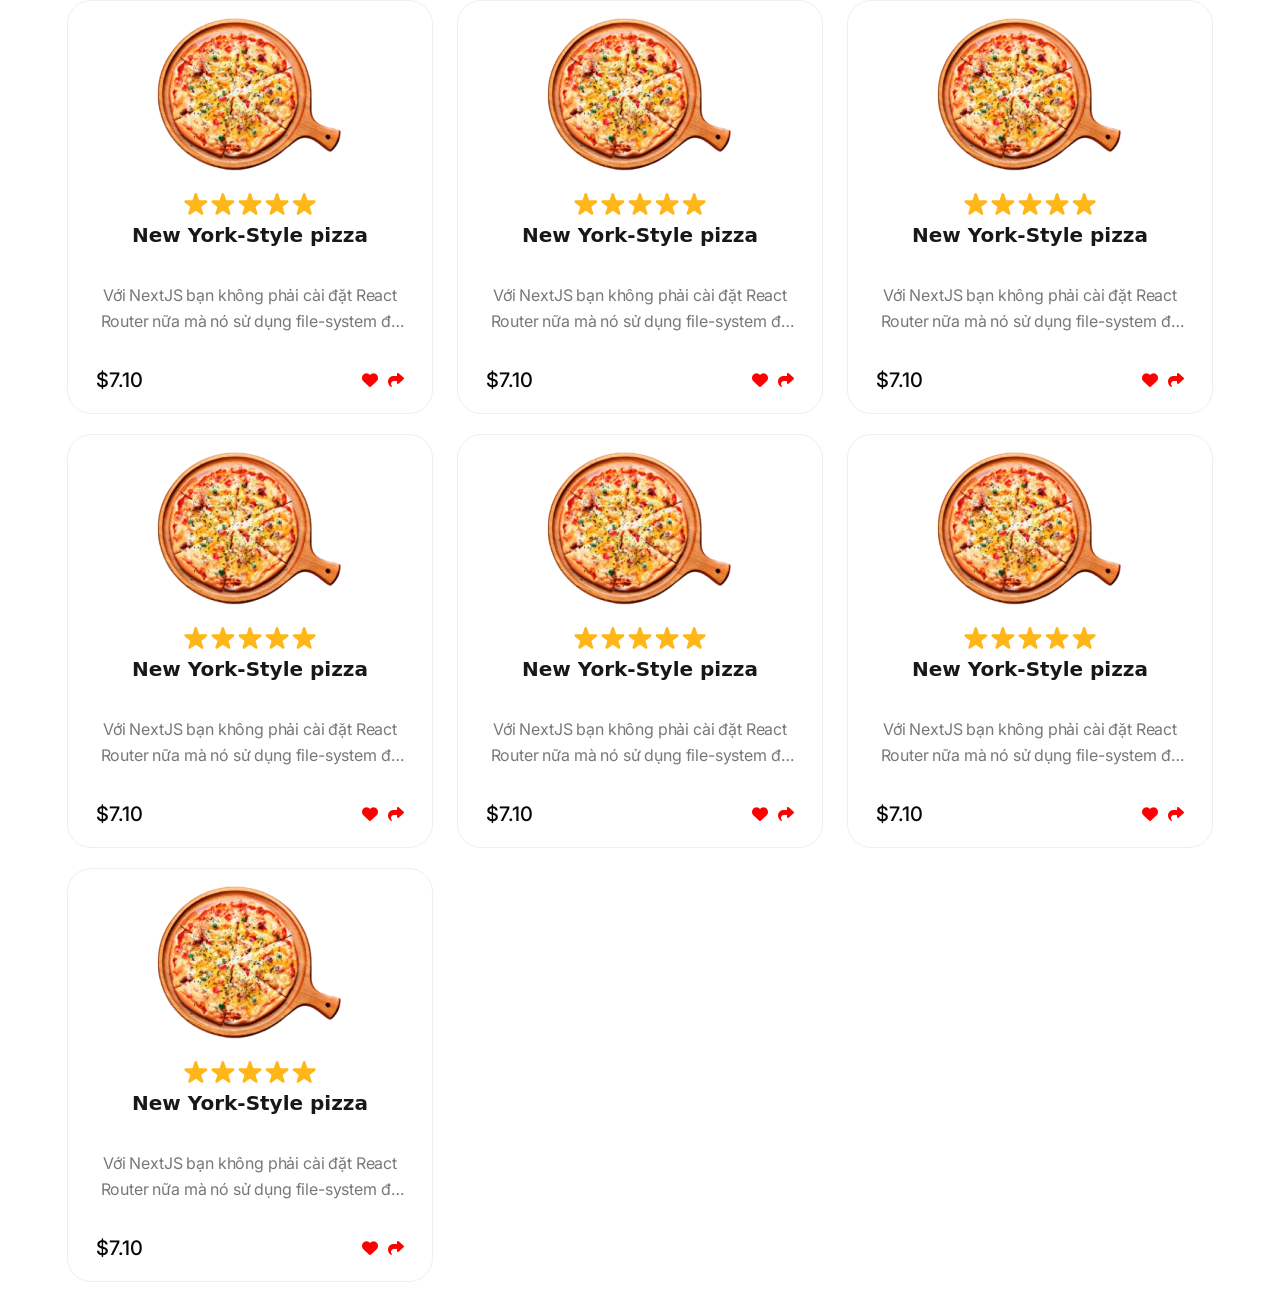
==== bootstrap/index.html @ 503b7d73 "bootstrap layout" ====
<!DOCTYPE html>
<html lang="en">

<head>
  <meta charset="UTF-8">
  <meta name="viewport" content="width=device-width, initial-scale=1.0">
  <!-- <link rel="stylesheet" href="./styles/bootstrap.css">
  <link rel="stylesheet" href="./styles/custom.css"> -->

  <!-- BOOTSTRAP -->
  <link href="https://cdn.jsdelivr.net/npm/bootstrap@5.3.2/dist/css/bootstrap.min.css" rel="stylesheet"
    integrity="sha384-T3c6CoIi6uLrA9TneNEoa7RxnatzjcDSCmG1MXxSR1GAsXEV/Dwwykc2MPK8M2HN" crossorigin="anonymous">
  <script src="https://cdn.jsdelivr.net/npm/bootstrap@5.3.2/dist/js/bootstrap.bundle.min.js"
    integrity="sha384-C6RzsynM9kWDrMNeT87bh95OGNyZPhcTNXj1NW7RuBCsyN/o0jlpcV8Qyq46cDfL"
    crossorigin="anonymous"></script>

  <!-- GOOGLE FONT -->
  <link rel="preconnect" href="https://fonts.googleapis.com">
  <link rel="preconnect" href="https://fonts.gstatic.com" crossorigin>
  <link href="https://fonts.googleapis.com/css2?family=Inter:wght@400;500;600&family=Seaweed+Script&display=swap"
    rel="stylesheet">

  <!-- FONT AWESOME -->
  <link rel="stylesheet" href="https://cdnjs.cloudflare.com/ajax/libs/font-awesome/6.4.2/css/all.min.css">

  <!-- CSS LOCAL -->
  <link rel="stylesheet" href="./assets/styles/food.css">

  <title>Food Website</title>
</head>

<body>
  <div class="container text-center">
    <div class="row food">
      <div class="col-12 col-sm-6 col-lg-4">
        <div class="card">
          <div class="card__img">
            <img src="./assets/img/pizza.png" alt="food image">
          </div>

          <div class="card__body">
            <div class="card__rating">
              <img src="./assets/icon/five_star.svg" alt="rating star">
            </div>
            <h4 class="card__name">New York-Style pizza</h4>
            <p class="card__description">Với NextJS bạn không phải cài đặt React Router nữa mà nó sử dụng
              file-system để tạo router. Mỗi folder trong app sẽ là các routes
            </p>
          </div>

          <div class="card__footer">
            <span class="card__price">$7.10</span>
            <span class="card__icons">
              <i class="fa-solid fa-heart fa-beat" style="color: #ff0000;"></i>
              <i class="fa-solid fa-share fa-beat" style="color: #ff0000;"></i>
            </span>
          </div>
        </div>
      </div>
      <div class="col-12 col-sm-6 col-lg-4">
        <div class="card">
          <div class="card__img">
            <img src="./assets/img/pizza.png" alt="food image">
          </div>

          <div class="card__body">
            <div class="card__rating">
              <img src="./assets/icon/five_star.svg" alt="rating star">
            </div>
            <h4 class="card__name">New York-Style pizza</h4>
            <p class="card__description">Với NextJS bạn không phải cài đặt React Router nữa mà nó sử dụng
              file-system để tạo router. Mỗi folder trong app sẽ là các routes
            </p>
          </div>

          <div class="card__footer">
            <span class="card__price">$7.10</span>
            <span class="card__icons">
              <i class="fa-solid fa-heart fa-beat" style="color: #ff0000;"></i>
              <i class="fa-solid fa-share fa-beat" style="color: #ff0000;"></i>
            </span>
          </div>
        </div>
      </div>
      <div class="col-12 col-sm-6 col-lg-4">
        <div class="card">
          <div class="card__img">
            <img src="./assets/img/pizza.png" alt="food image">
          </div>

          <div class="card__body">
            <div class="card__rating">
              <img src="./assets/icon/five_star.svg" alt="rating star">
            </div>
            <h4 class="card__name">New York-Style pizza</h4>
            <p class="card__description">Với NextJS bạn không phải cài đặt React Router nữa mà nó sử dụng
              file-system để tạo router. Mỗi folder trong app sẽ là các routes
            </p>
          </div>

          <div class="card__footer">
            <span class="card__price">$7.10</span>
            <span class="card__icons">
              <i class="fa-solid fa-heart fa-beat" style="color: #ff0000;"></i>
              <i class="fa-solid fa-share fa-beat" style="color: #ff0000;"></i>
            </span>
          </div>
        </div>
      </div>
      <div class="col-12 col-sm-6 col-lg-4">
        <div class="card">
          <div class="card__img">
            <img src="./assets/img/pizza.png" alt="food image">
          </div>

          <div class="card__body">
            <div class="card__rating">
              <img src="./assets/icon/five_star.svg" alt="rating star">
            </div>
            <h4 class="card__name">New York-Style pizza</h4>
            <p class="card__description">Với NextJS bạn không phải cài đặt React Router nữa mà nó sử dụng
              file-system để tạo router. Mỗi folder trong app sẽ là các routes
            </p>
          </div>

          <div class="card__footer">
            <span class="card__price">$7.10</span>
            <span class="card__icons">
              <i class="fa-solid fa-heart fa-beat" style="color: #ff0000;"></i>
              <i class="fa-solid fa-share fa-beat" style="color: #ff0000;"></i>
            </span>
          </div>
        </div>
      </div>
      <div class="col-12 col-sm-6 col-lg-4">
        <div class="card">
          <div class="card__img">
            <img src="./assets/img/pizza.png" alt="food image">
          </div>

          <div class="card__body">
            <div class="card__rating">
              <img src="./assets/icon/five_star.svg" alt="rating star">
            </div>
            <h4 class="card__name">New York-Style pizza</h4>
            <p class="card__description">Với NextJS bạn không phải cài đặt React Router nữa mà nó sử dụng
              file-system để tạo router. Mỗi folder trong app sẽ là các routes
            </p>
          </div>

          <div class="card__footer">
            <span class="card__price">$7.10</span>
            <span class="card__icons">
              <i class="fa-solid fa-heart fa-beat" style="color: #ff0000;"></i>
              <i class="fa-solid fa-share fa-beat" style="color: #ff0000;"></i>
            </span>
          </div>
        </div>
      </div>
      <div class="col-12 col-sm-6 col-lg-4">
        <div class="card">
          <div class="card__img">
            <img src="./assets/img/pizza.png" alt="food image">
          </div>

          <div class="card__body">
            <div class="card__rating">
              <img src="./assets/icon/five_star.svg" alt="rating star">
            </div>
            <h4 class="card__name">New York-Style pizza</h4>
            <p class="card__description">Với NextJS bạn không phải cài đặt React Router nữa mà nó sử dụng
              file-system để tạo router. Mỗi folder trong app sẽ là các routes
            </p>
          </div>

          <div class="card__footer">
            <span class="card__price">$7.10</span>
            <span class="card__icons">
              <i class="fa-solid fa-heart fa-beat" style="color: #ff0000;"></i>
              <i class="fa-solid fa-share fa-beat" style="color: #ff0000;"></i>
            </span>
          </div>
        </div>
      </div>
      <div class="col-12 col-sm-6 col-lg-4">
        <div class="card">
          <div class="card__img">
            <img src="./assets/img/pizza.png" alt="food image">
          </div>

          <div class="card__body">
            <div class="card__rating">
              <img src="./assets/icon/five_star.svg" alt="rating star">
            </div>
            <h4 class="card__name">New York-Style pizza</h4>
            <p class="card__description">Với NextJS bạn không phải cài đặt React Router nữa mà nó sử dụng
              file-system để tạo router. Mỗi folder trong app sẽ là các routes
            </p>
          </div>

          <div class="card__footer">
            <span class="card__price">$7.10</span>
            <span class="card__icons">
              <i class="fa-solid fa-heart fa-beat" style="color: #ff0000;"></i>
              <i class="fa-solid fa-share fa-beat" style="color: #ff0000;"></i>
            </span>
          </div>
        </div>
      </div>
    </div>
  </div>
</body>

</html>
---- bootstrap/assets/styles/food.css ----
html {
  font-family: "Inter", sans-serif;
  font-size: 16px;
}

.container {
  max-width: 1170px;
  margin: auto;
}

.title__sub {
  color: #FF4415;
  text-align: center;
  font-family: "Seaweed Script", cursive;
  font-size: 40px;
  font-style: normal;
  font-weight: 400;
  line-height: 125%;
}

.title {
  margin: auto;
  max-width: 590px;
  color: #101010;
  text-align: center;
  text-shadow: 0px 4px 4px rgba(0, 0, 0, 0.25);
  font-size: 3.25rem;
  font-style: normal;
  font-weight: 700;
  line-height: 120%;
  margin-top: 8px;
  margin-bottom: 50px;
}

.margin-top-xl {
  margin-top: 60px;
}

.btn {
  height: 62px;
  border-radius: 16px;
  background: linear-gradient(102deg, #46C266 41.25%, #2FB652 98.64%);
  box-shadow: 0px 10px 20px -10px rgba(58, 186, 90, 0.16);
  display: flex;
  align-items: center;
  justify-content: center;
  gap: 14px;
  border: 0;
}
.btn--center {
  margin: auto;
  margin-top: 60px;
}
.btn--orange {
  background: linear-gradient(102deg, #FF6741 41.25%, #FF4415 98.64%);
}
.btn--yellow {
  background: linear-gradient(102deg, #FFBC2D 41.25%, #FEB618 98.64%);
}
.btn__width--food {
  width: 188px;
}
.btn__width--service {
  width: 171px;
}
.btn__title {
  color: #FFF;
  font-family: Inter;
  font-size: 16px;
  font-style: normal;
  font-weight: 500;
  line-height: normal;
}
.btn__icon {
  width: 38px;
  height: 38px;
  display: flex;
  justify-content: center;
  align-items: center;
  color: #36BA58;
  background-color: white;
  border-radius: 10px;
}

.food .menu {
  display: flex;
  flex-wrap: wrap;
  margin: -20px -15px;
}
.food .card {
  margin-bottom: 20px;
  display: flex;
  flex-direction: column;
  align-items: center;
  padding: 21px 28px;
  padding-top: 0;
  border-radius: 24px;
  border: 1.2px solid #EFEFEF;
  background: #FFF;
  box-sizing: border-box;
}
.food .card__img {
  display: flex;
  justify-content: center;
  align-items: center;
}
.food .card__body {
  width: 100%;
}
.food .card__rating {
  height: 22px;
}
.food .card__rating img {
  height: 100%;
}
.food .card__name {
  margin-top: 10px;
  margin-bottom: 12px;
  color: #181818;
  font-size: 20px;
  font-style: normal;
  font-weight: 600;
  line-height: 120%;
  height: 48px;
  overflow: hidden;
  display: -webkit-box;
  -webkit-line-clamp: 2;
  -webkit-box-orient: vertical;
}
.food .card__description {
  color: #787878;
  font-family: Inter;
  font-size: 16px;
  font-style: normal;
  font-weight: 400;
  line-height: 162.5%;
  letter-spacing: -0.16px;
  height: 52px;
  overflow: hidden;
  display: -webkit-box;
  -webkit-line-clamp: 2;
  -webkit-box-orient: vertical;
}
.food .card__footer {
  display: flex;
  width: 100%;
  align-items: center;
  justify-content: space-between;
  margin-top: 17px;
}
.food .card__price {
  color: #060606;
  font-family: Inter;
  font-size: 20px;
  font-style: normal;
  font-weight: 500;
  line-height: normal;
}
.food .card__icons {
  display: flex;
  gap: 10px;
}
.food .card__icons--like {
  /* width: 32px;
  height: 32px; */
}
.food .card__icons--share {
  /* width: 32px;
  height: 32px; */
}

.service .card {
  width: 100%;
  display: flex;
  flex-direction: column;
  align-items: center;
  padding: 21px 28px;
  padding-top: 0;
  border-radius: 24px;
  border: 1.2px solid #EFEFEF;
  background: #FFF;
  box-sizing: border-box;
}
.service .card__img {
  display: flex;
  justify-content: center;
  align-items: center;
}
.service .card__body {
  width: 100%;
}
.service .card__rating {
  height: 22px;
}
.service .card__rating > img {
  height: 100%;
}
.service .card__name {
  margin-top: 10px;
  margin-bottom: 12px;
  color: #181818;
  font-size: 20px;
  font-style: normal;
  font-weight: 600;
  line-height: 120%;
  height: 48px;
  overflow: hidden;
  display: -webkit-box;
  -webkit-line-clamp: 2;
  -webkit-box-orient: vertical;
}
.service .card__description {
  color: #787878;
  font-family: Inter;
  font-size: 16px;
  font-style: normal;
  font-weight: 400;
  line-height: 162.5%;
  letter-spacing: -0.16px;
  height: 52px;
  overflow: hidden;
  display: -webkit-box;
  -webkit-line-clamp: 2;
  -webkit-box-orient: vertical;
}
.service .card__footer {
  display: flex;
  width: 100%;
  align-items: center;
  justify-content: space-between;
  margin-top: 17px;
}
.service .card__price {
  color: #060606;
  font-family: Inter;
  font-size: 20px;
  font-style: normal;
  font-weight: 500;
  line-height: normal;
}
.service .card__icons {
  display: flex;
  gap: 10px;
}
.service .card__icons--like {
  /* width: 32px;
  height: 32px; */
}
.service .card__icons--share {
  /* width: 32px;
  height: 32px; */
}/*# sourceMappingURL=food.css.map */
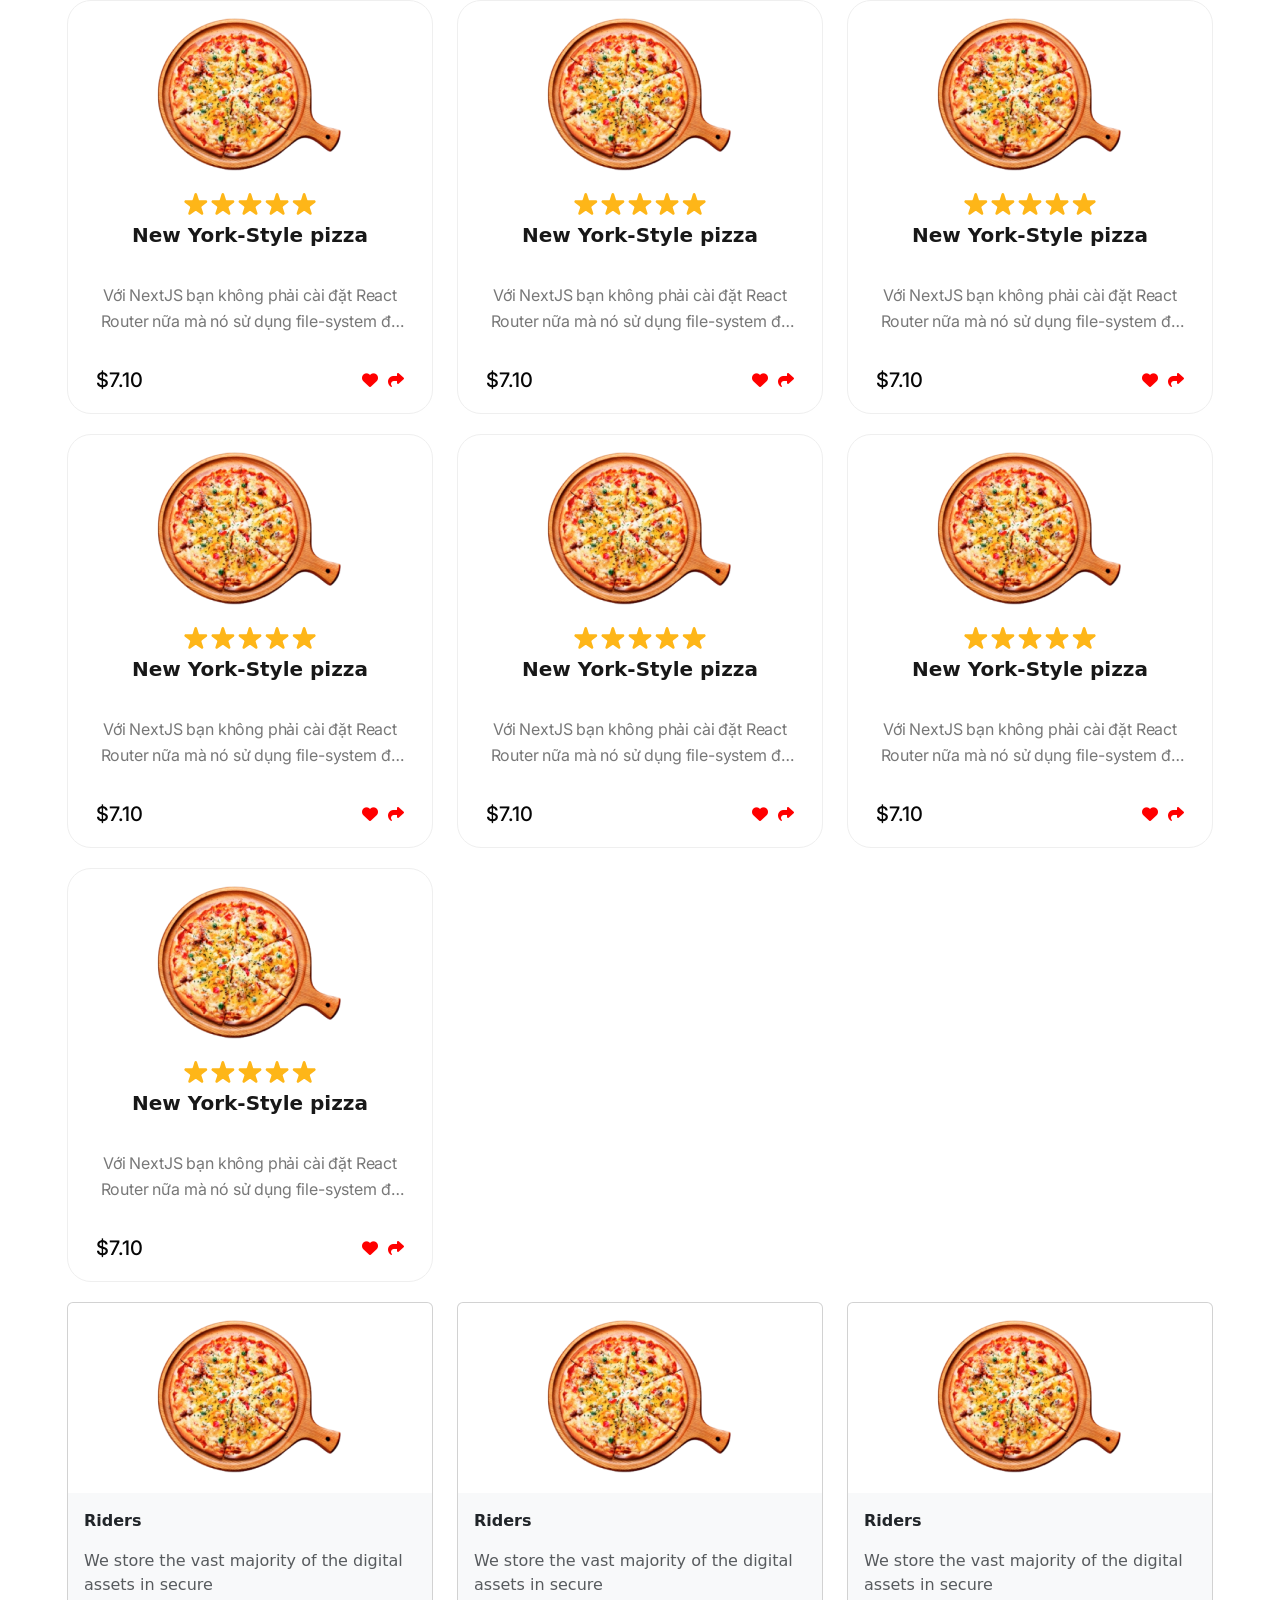
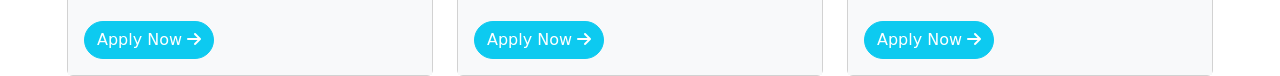
==== commit 0db0c457: "bootstrap layout" ====
--- a/bootstrap/index.html
+++ b/bootstrap/index.html
@@ -25,6 +25,7 @@
 
   <!-- CSS LOCAL -->
   <link rel="stylesheet" href="./assets/styles/food.css">
+  <link rel="stylesheet" href="./styles/custom.css">
 
   <title>Food Website</title>
 </head>
@@ -209,6 +210,63 @@
       </div>
     </div>
   </div>
+
+  <div class="container">
+    <div class="row">
+      <div class="col-12 col-lg-4 mb-4 mb-lg-0">
+        <div class="card">
+          <div class="ps-2 pe-2 d-flex align-items-center justify-content-center">
+            <img src="./assets/img/pizza.png" alt="food image">
+          </div>
+
+          <div class="card-body bg-body-tertiary">
+            <div class="card-title fw-bold font-size-lg mb-3">Riders</div>
+            <div class="card-text text-muted mb-4">We store the vast majority of the digital assets in secure</div>
+            <button class="btn btn-info rounded-pill text-white">
+              Apply Now
+              <i class="fa-solid fa-arrow-right"></i>
+            </button>
+          </div>
+
+        </div>
+      </div>
+      <div class="col-12 col-lg-4 mb-4 mb-lg-0">
+        <div class="card">
+          <div class="ps-2 pe-2 d-flex align-items-center justify-content-center">
+            <img src="./assets/img/pizza.png" alt="food image">
+          </div>
+
+          <div class="card-body bg-body-tertiary">
+            <div class="card-title fw-bold font-size-lg mb-3">Riders</div>
+            <div class="card-text text-muted mb-4">We store the vast majority of the digital assets in secure</div>
+            <button class="btn btn-info rounded-pill text-white">
+              Apply Now
+              <i class="fa-solid fa-arrow-right"></i>
+            </button>
+          </div>
+
+        </div>
+      </div>
+      <div class="col-12 col-lg-4 mb-4 mb-lg-0">
+        <div class="card">
+          <div class="ps-2 pe-2 d-flex align-items-center justify-content-center">
+            <img src="./assets/img/pizza.png" alt="food image">
+          </div>
+
+          <div class="card-body bg-body-tertiary">
+            <div class="card-title fw-bold font-size-lg mb-3">Riders</div>
+            <div class="card-text text-muted mb-4">We store the vast majority of the digital assets in secure</div>
+            <button class="btn btn-info rounded-pill text-white">
+              Apply Now
+              <i class="fa-solid fa-arrow-right"></i>
+            </button>
+          </div>
+
+        </div>
+      </div>
+    </div>
+  </div>
+  
 </body>
 
 </html>
--- a/bootstrap/assets/styles/food.css
+++ b/bootstrap/assets/styles/food.css
@@ -36,52 +36,6 @@
   margin-top: 60px;
 }
 
-.btn {
-  height: 62px;
-  border-radius: 16px;
-  background: linear-gradient(102deg, #46C266 41.25%, #2FB652 98.64%);
-  box-shadow: 0px 10px 20px -10px rgba(58, 186, 90, 0.16);
-  display: flex;
-  align-items: center;
-  justify-content: center;
-  gap: 14px;
-  border: 0;
-}
-.btn--center {
-  margin: auto;
-  margin-top: 60px;
-}
-.btn--orange {
-  background: linear-gradient(102deg, #FF6741 41.25%, #FF4415 98.64%);
-}
-.btn--yellow {
-  background: linear-gradient(102deg, #FFBC2D 41.25%, #FEB618 98.64%);
-}
-.btn__width--food {
-  width: 188px;
-}
-.btn__width--service {
-  width: 171px;
-}
-.btn__title {
-  color: #FFF;
-  font-family: Inter;
-  font-size: 16px;
-  font-style: normal;
-  font-weight: 500;
-  line-height: normal;
-}
-.btn__icon {
-  width: 38px;
-  height: 38px;
-  display: flex;
-  justify-content: center;
-  align-items: center;
-  color: #36BA58;
-  background-color: white;
-  border-radius: 10px;
-}
-
 .food .menu {
   display: flex;
   flex-wrap: wrap;
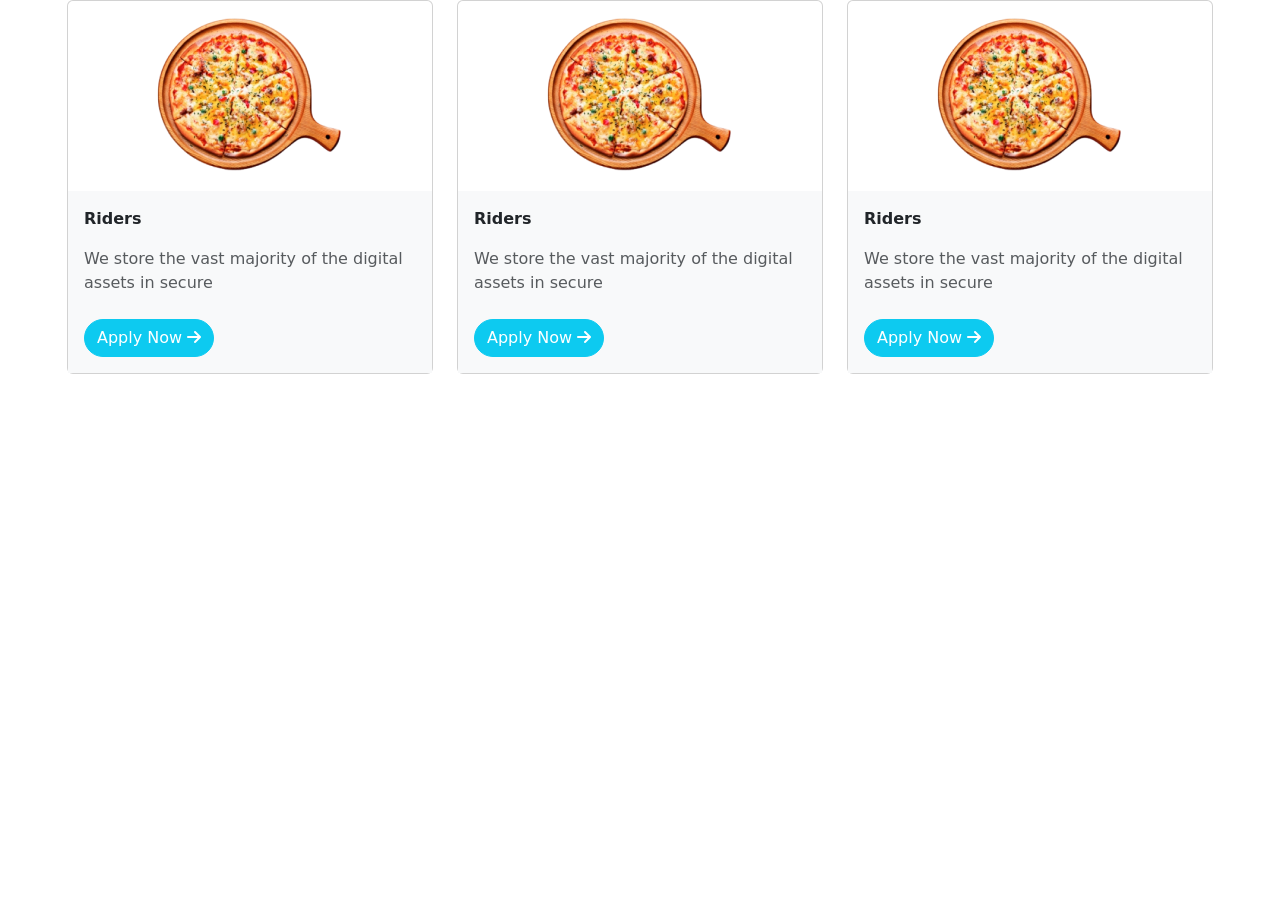
==== commit 4c7dd828: "bootstrap layout" ====
--- a/bootstrap/index.html
+++ b/bootstrap/index.html
@@ -31,186 +31,6 @@
 </head>
 
 <body>
-  <div class="container text-center">
-    <div class="row food">
-      <div class="col-12 col-sm-6 col-lg-4">
-        <div class="card">
-          <div class="card__img">
-            <img src="./assets/img/pizza.png" alt="food image">
-          </div>
-
-          <div class="card__body">
-            <div class="card__rating">
-              <img src="./assets/icon/five_star.svg" alt="rating star">
-            </div>
-            <h4 class="card__name">New York-Style pizza</h4>
-            <p class="card__description">Với NextJS bạn không phải cài đặt React Router nữa mà nó sử dụng
-              file-system để tạo router. Mỗi folder trong app sẽ là các routes
-            </p>
-          </div>
-
-          <div class="card__footer">
-            <span class="card__price">$7.10</span>
-            <span class="card__icons">
-              <i class="fa-solid fa-heart fa-beat" style="color: #ff0000;"></i>
-              <i class="fa-solid fa-share fa-beat" style="color: #ff0000;"></i>
-            </span>
-          </div>
-        </div>
-      </div>
-      <div class="col-12 col-sm-6 col-lg-4">
-        <div class="card">
-          <div class="card__img">
-            <img src="./assets/img/pizza.png" alt="food image">
-          </div>
-
-          <div class="card__body">
-            <div class="card__rating">
-              <img src="./assets/icon/five_star.svg" alt="rating star">
-            </div>
-            <h4 class="card__name">New York-Style pizza</h4>
-            <p class="card__description">Với NextJS bạn không phải cài đặt React Router nữa mà nó sử dụng
-              file-system để tạo router. Mỗi folder trong app sẽ là các routes
-            </p>
-          </div>
-
-          <div class="card__footer">
-            <span class="card__price">$7.10</span>
-            <span class="card__icons">
-              <i class="fa-solid fa-heart fa-beat" style="color: #ff0000;"></i>
-              <i class="fa-solid fa-share fa-beat" style="color: #ff0000;"></i>
-            </span>
-          </div>
-        </div>
-      </div>
-      <div class="col-12 col-sm-6 col-lg-4">
-        <div class="card">
-          <div class="card__img">
-            <img src="./assets/img/pizza.png" alt="food image">
-          </div>
-
-          <div class="card__body">
-            <div class="card__rating">
-              <img src="./assets/icon/five_star.svg" alt="rating star">
-            </div>
-            <h4 class="card__name">New York-Style pizza</h4>
-            <p class="card__description">Với NextJS bạn không phải cài đặt React Router nữa mà nó sử dụng
-              file-system để tạo router. Mỗi folder trong app sẽ là các routes
-            </p>
-          </div>
-
-          <div class="card__footer">
-            <span class="card__price">$7.10</span>
-            <span class="card__icons">
-              <i class="fa-solid fa-heart fa-beat" style="color: #ff0000;"></i>
-              <i class="fa-solid fa-share fa-beat" style="color: #ff0000;"></i>
-            </span>
-          </div>
-        </div>
-      </div>
-      <div class="col-12 col-sm-6 col-lg-4">
-        <div class="card">
-          <div class="card__img">
-            <img src="./assets/img/pizza.png" alt="food image">
-          </div>
-
-          <div class="card__body">
-            <div class="card__rating">
-              <img src="./assets/icon/five_star.svg" alt="rating star">
-            </div>
-            <h4 class="card__name">New York-Style pizza</h4>
-            <p class="card__description">Với NextJS bạn không phải cài đặt React Router nữa mà nó sử dụng
-              file-system để tạo router. Mỗi folder trong app sẽ là các routes
-            </p>
-          </div>
-
-          <div class="card__footer">
-            <span class="card__price">$7.10</span>
-            <span class="card__icons">
-              <i class="fa-solid fa-heart fa-beat" style="color: #ff0000;"></i>
-              <i class="fa-solid fa-share fa-beat" style="color: #ff0000;"></i>
-            </span>
-          </div>
-        </div>
-      </div>
-      <div class="col-12 col-sm-6 col-lg-4">
-        <div class="card">
-          <div class="card__img">
-            <img src="./assets/img/pizza.png" alt="food image">
-          </div>
-
-          <div class="card__body">
-            <div class="card__rating">
-              <img src="./assets/icon/five_star.svg" alt="rating star">
-            </div>
-            <h4 class="card__name">New York-Style pizza</h4>
-            <p class="card__description">Với NextJS bạn không phải cài đặt React Router nữa mà nó sử dụng
-              file-system để tạo router. Mỗi folder trong app sẽ là các routes
-            </p>
-          </div>
-
-          <div class="card__footer">
-            <span class="card__price">$7.10</span>
-            <span class="card__icons">
-              <i class="fa-solid fa-heart fa-beat" style="color: #ff0000;"></i>
-              <i class="fa-solid fa-share fa-beat" style="color: #ff0000;"></i>
-            </span>
-          </div>
-        </div>
-      </div>
-      <div class="col-12 col-sm-6 col-lg-4">
-        <div class="card">
-          <div class="card__img">
-            <img src="./assets/img/pizza.png" alt="food image">
-          </div>
-
-          <div class="card__body">
-            <div class="card__rating">
-              <img src="./assets/icon/five_star.svg" alt="rating star">
-            </div>
-            <h4 class="card__name">New York-Style pizza</h4>
-            <p class="card__description">Với NextJS bạn không phải cài đặt React Router nữa mà nó sử dụng
-              file-system để tạo router. Mỗi folder trong app sẽ là các routes
-            </p>
-          </div>
-
-          <div class="card__footer">
-            <span class="card__price">$7.10</span>
-            <span class="card__icons">
-              <i class="fa-solid fa-heart fa-beat" style="color: #ff0000;"></i>
-              <i class="fa-solid fa-share fa-beat" style="color: #ff0000;"></i>
-            </span>
-          </div>
-        </div>
-      </div>
-      <div class="col-12 col-sm-6 col-lg-4">
-        <div class="card">
-          <div class="card__img">
-            <img src="./assets/img/pizza.png" alt="food image">
-          </div>
-
-          <div class="card__body">
-            <div class="card__rating">
-              <img src="./assets/icon/five_star.svg" alt="rating star">
-            </div>
-            <h4 class="card__name">New York-Style pizza</h4>
-            <p class="card__description">Với NextJS bạn không phải cài đặt React Router nữa mà nó sử dụng
-              file-system để tạo router. Mỗi folder trong app sẽ là các routes
-            </p>
-          </div>
-
-          <div class="card__footer">
-            <span class="card__price">$7.10</span>
-            <span class="card__icons">
-              <i class="fa-solid fa-heart fa-beat" style="color: #ff0000;"></i>
-              <i class="fa-solid fa-share fa-beat" style="color: #ff0000;"></i>
-            </span>
-          </div>
-        </div>
-      </div>
-    </div>
-  </div>
-
   <div class="container">
     <div class="row">
       <div class="col-12 col-lg-4 mb-4 mb-lg-0">
